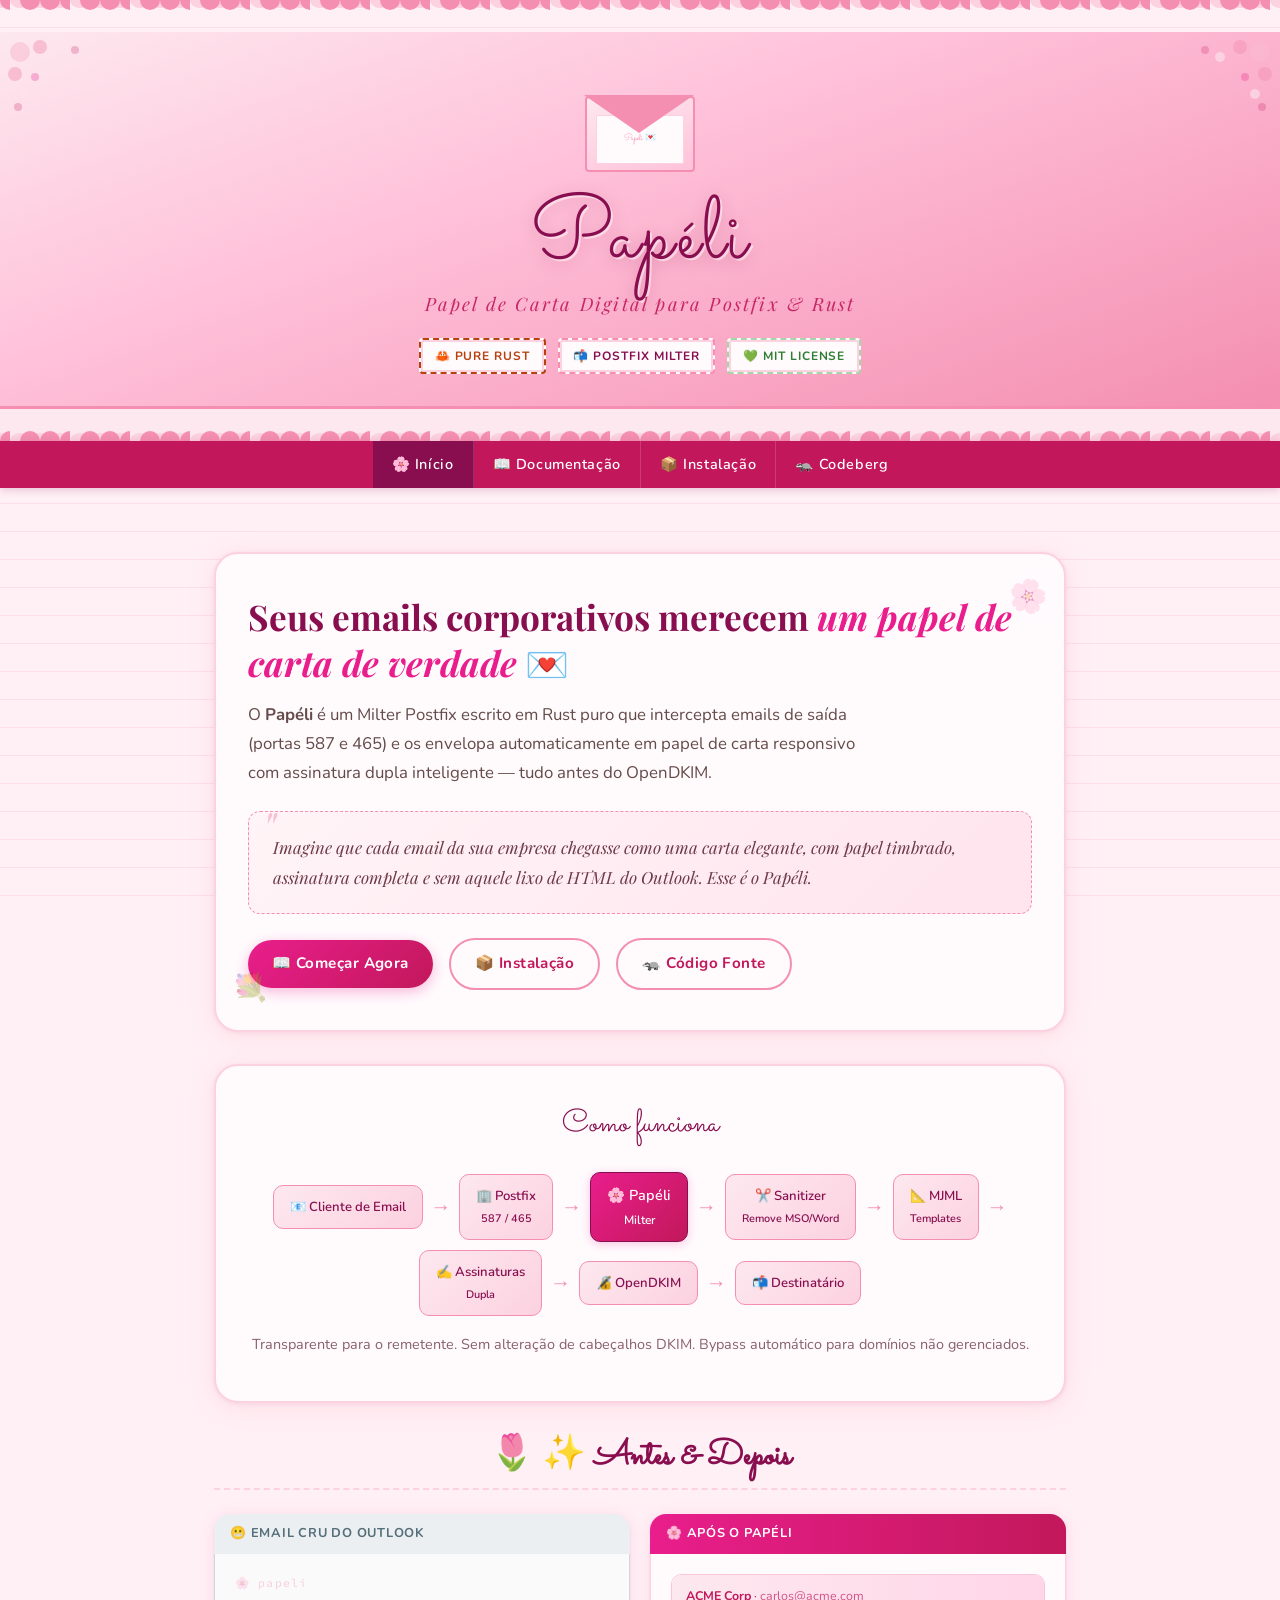
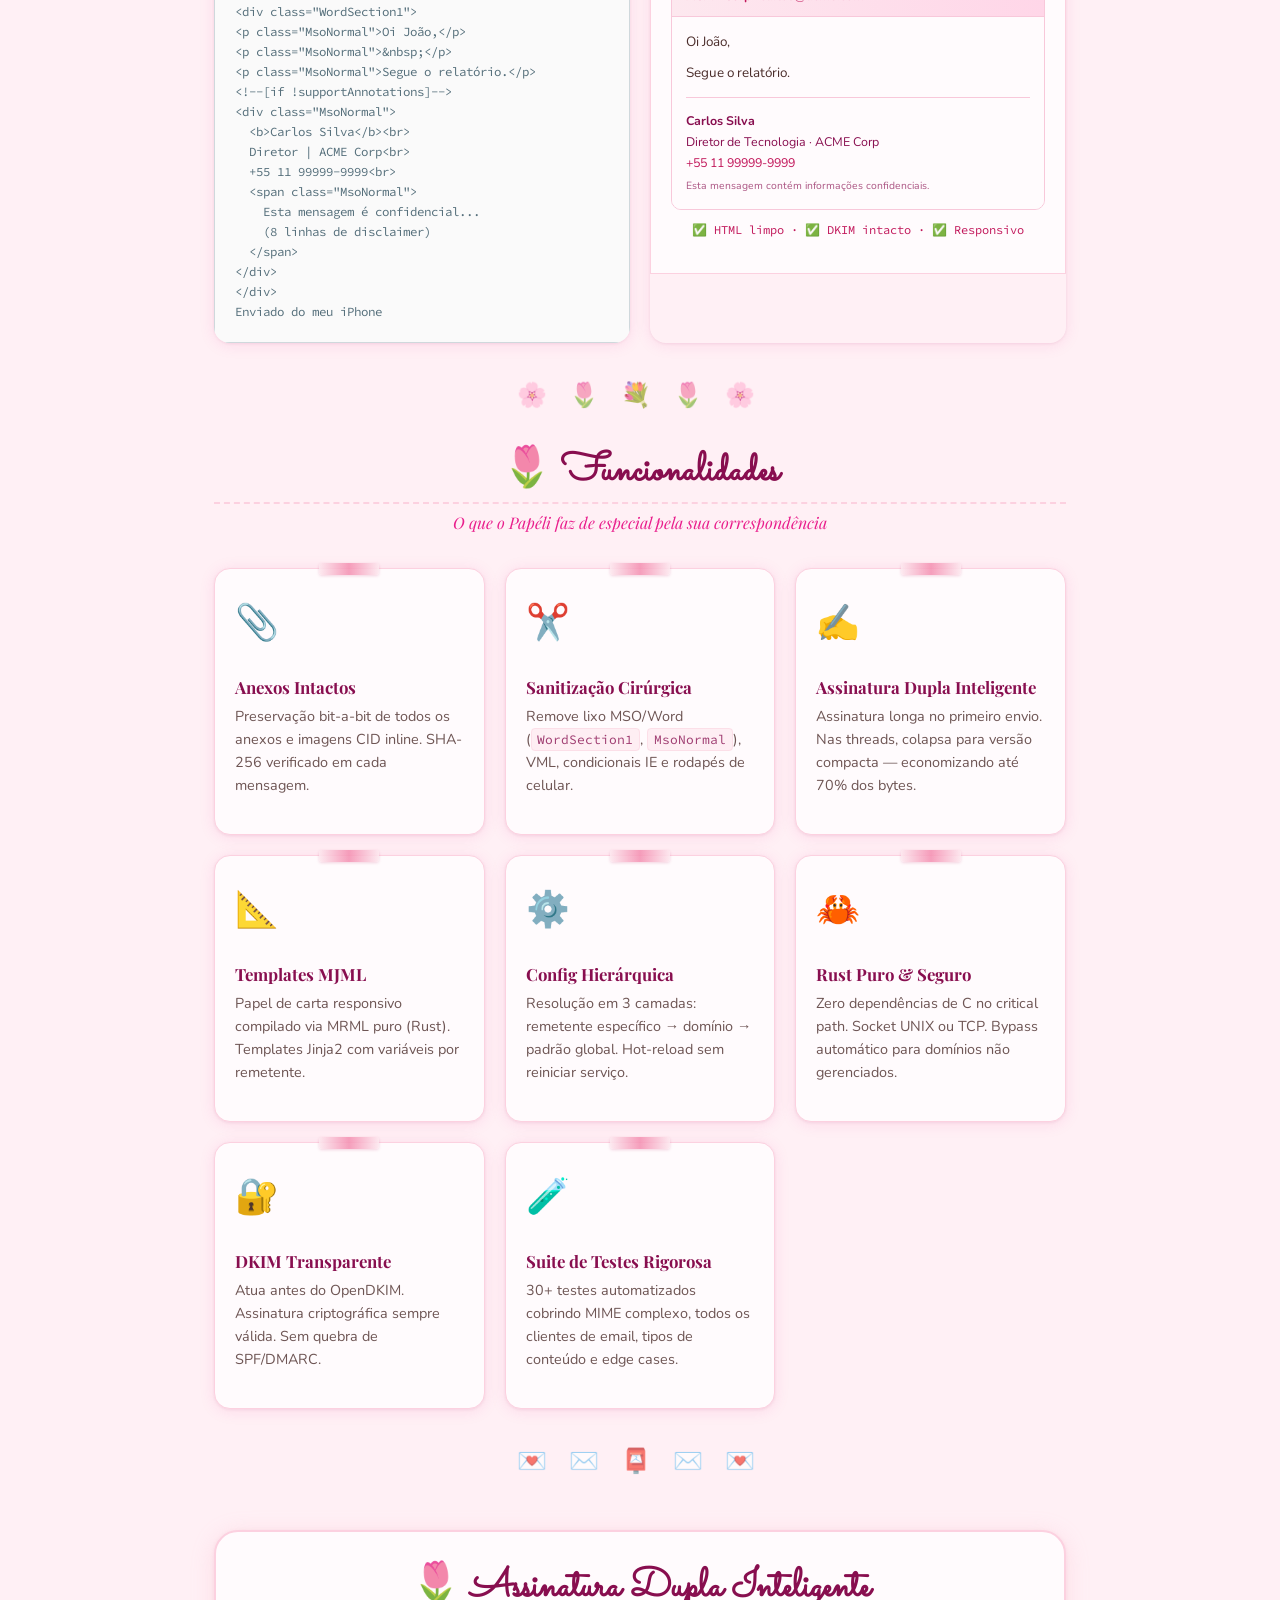
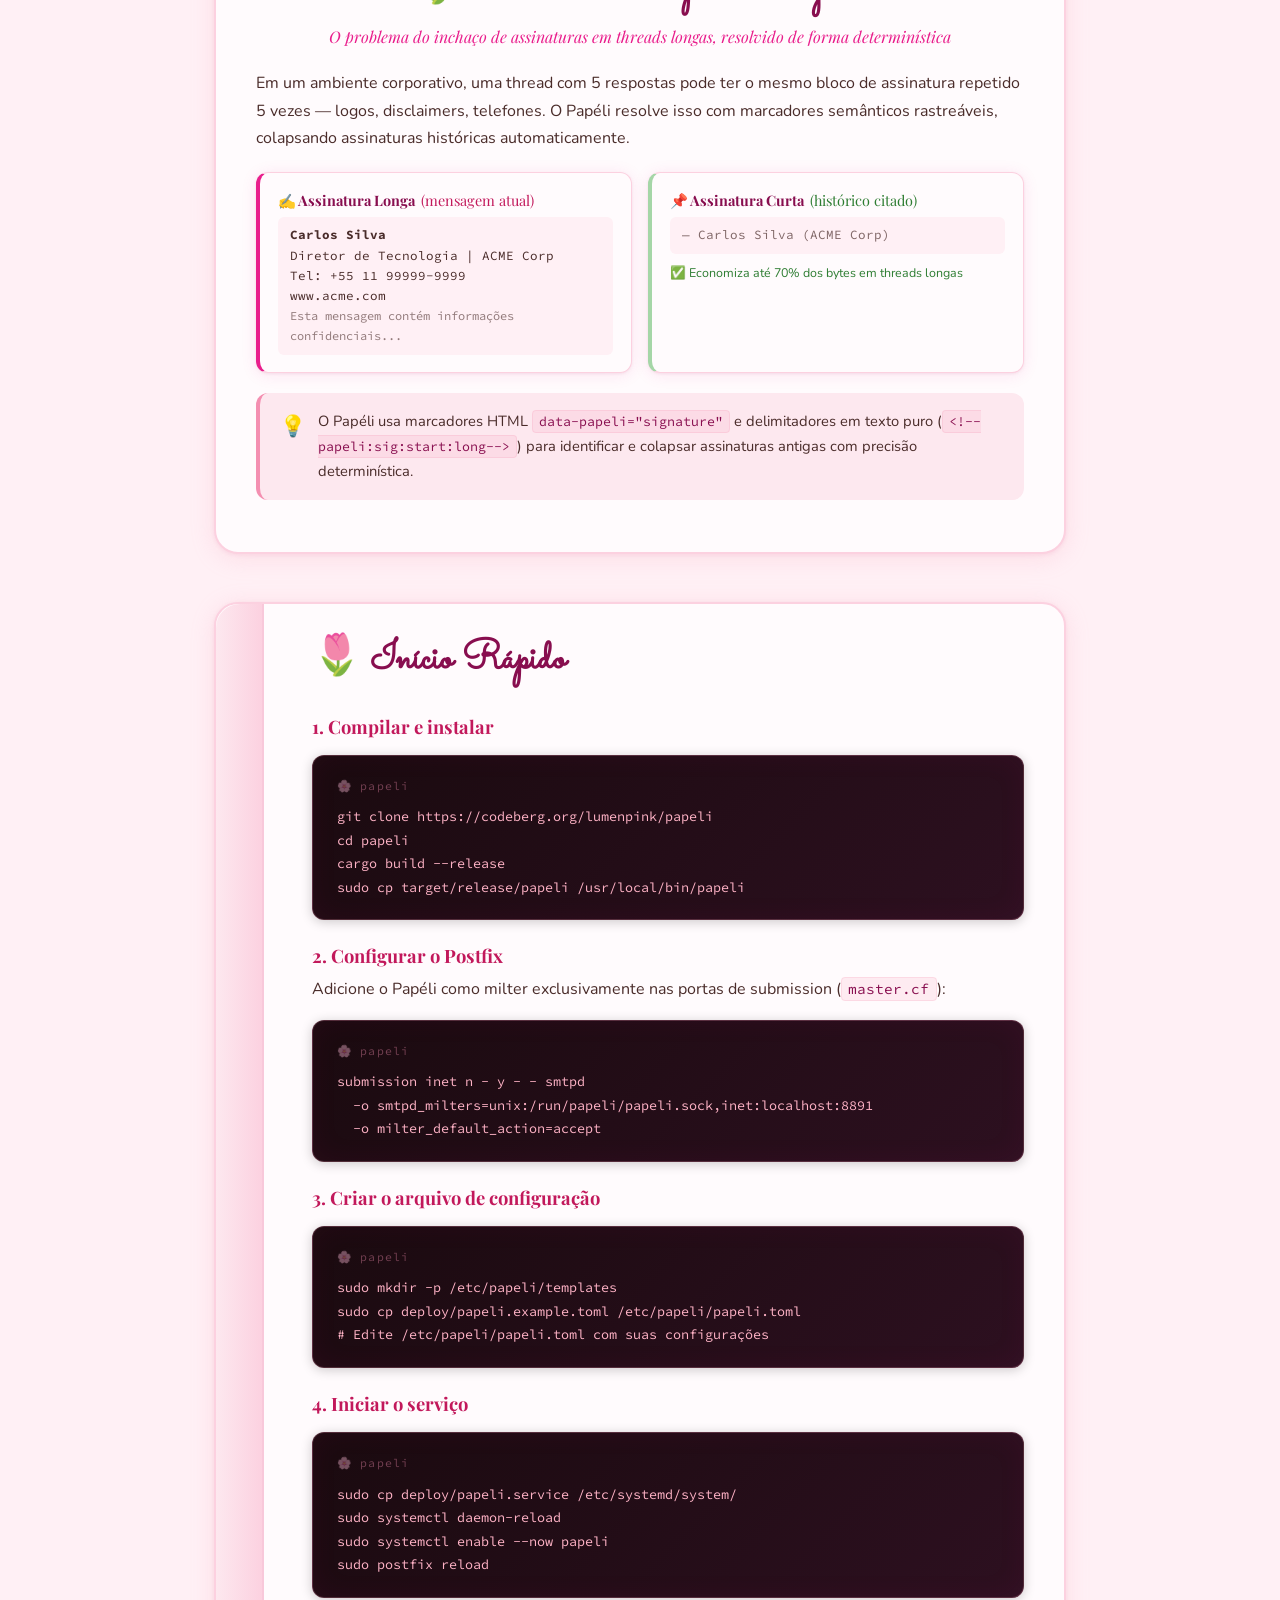
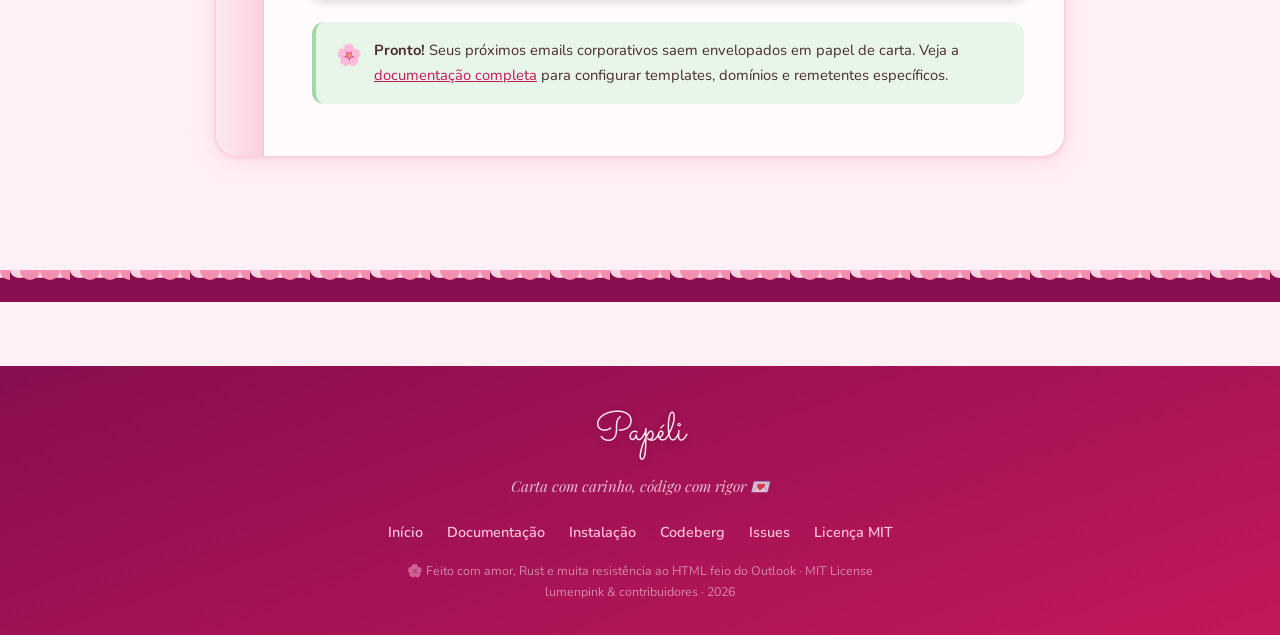
==== site/index.html @ 0871c637 "feat(site): add documentation site, forgejo ci and cloudflare pages deploy" ====
<!DOCTYPE html>
<html lang="pt-BR">
<head>
  <meta charset="UTF-8">
  <meta name="viewport" content="width=device-width, initial-scale=1.0">
  <title>Papéli — Papel de Carta Digital para Postfix</title>
  <meta name="description" content="Papéli é um Postfix Milter em Rust puro que transforma emails corporativos em papel de carta responsivo com assinatura dupla inteligente.">
  <meta property="og:title" content="Papéli — Papel de Carta Digital">
  <meta property="og:description" content="Postfix Milter em Rust. Envelopa emails em papel de carta MJML responsivo e comprime assinaturas duplicadas em threads.">
  <meta property="og:type" content="website">
  <link rel="preconnect" href="https://fonts.googleapis.com">
  <link rel="preconnect" href="https://fonts.gstatic.com" crossorigin>
  <link rel="stylesheet" href="assets/style.css">
  <style>
    /* Específico da página inicial */
    .hero-letter {
      font-family: 'Playfair Display', Georgia, serif;
      font-style: italic;
      font-size: 1.05rem;
      color: #6d3a4a;
      background: linear-gradient(135deg, #fff4f7, #ffe4ed);
      border: 1px dashed #f48fb1;
      border-radius: 12px;
      padding: 1.25rem 1.5rem;
      margin: 1.5rem 0;
      position: relative;
      line-height: 1.8;
    }
    .hero-letter::before {
      content: '"';
      font-size: 3rem;
      color: #f48fb1;
      position: absolute;
      top: -0.5rem;
      left: 0.75rem;
      line-height: 1;
      opacity: 0.5;
    }
  </style>
</head>
<body>

  <!-- Borda Rendada Superior -->
  <div class="lace-top"></div>

  <!-- ─── Cabeçalho ─── -->
  <header class="site-header">
    <div class="header-inner">
      <div class="envelope-wrapper" title="Passe o mouse para abrir o envelope!">
        <div class="envelope" aria-label="Envelope decorativo">
          <div class="envelope-body"></div>
          <div class="envelope-flap"></div>
          <div class="envelope-letter">Papéli 💌</div>
        </div>
      </div>

      <div class="logo-title">Papéli</div>
      <div class="logo-subtitle">Papel de Carta Digital para Postfix &amp; Rust</div>

      <div class="header-stamps">
        <span class="stamp rust">🦀 Pure Rust</span>
        <span class="stamp milter">📬 Postfix Milter</span>
        <span class="stamp free">💚 MIT License</span>
      </div>
    </div>
  </header>

  <!-- Borda Rendada Sub-Header -->
  <div class="lace-bottom" style="background-color: #fde8ef;"></div>

  <!-- ─── Navegação ─── -->
  <nav class="site-nav" aria-label="Navegação principal">
    <div class="nav-inner">
      <a href="index.html" class="active">🌸 Início</a>
      <a href="docs.html">📖 Documentação</a>
      <a href="downloads.html">📦 Instalação</a>
      <a href="https://codeberg.org/lumenpink/papeli" target="_blank" rel="noopener">🦡 Codeberg</a>
    </div>
  </nav>

  <!-- ─── Conteúdo Principal ─── -->
  <main>

    <!-- Hero -->
    <section class="hero" aria-labelledby="hero-title">
      <h1 class="hero-headline" id="hero-title">
        Seus emails corporativos merecem <em>um papel de carta de verdade</em> 💌
      </h1>

      <p class="hero-description">
        O <strong>Papéli</strong> é um Milter Postfix escrito em Rust puro que intercepta emails de saída
        (portas 587 e 465) e os envelopa automaticamente em papel de carta responsivo
        com assinatura dupla inteligente — tudo antes do OpenDKIM.
      </p>

      <div class="hero-letter">
        <em>
          Imagine que cada email da sua empresa chegasse como uma carta elegante,
          com papel timbrado, assinatura completa e sem aquele lixo de HTML do Outlook.
          Esse é o Papéli.
        </em>
      </div>

      <div class="hero-actions">
        <a href="docs.html" class="btn btn-primary">📖 Começar Agora</a>
        <a href="downloads.html" class="btn btn-secondary">📦 Instalação</a>
        <a href="https://codeberg.org/lumenpink/papeli" class="btn btn-secondary" target="_blank" rel="noopener">🦡 Código Fonte</a>
      </div>
    </section>

    <!-- Fluxo de funcionamento -->
    <section class="flow-section" aria-labelledby="flow-title">
      <div class="flow-title" id="flow-title">Como funciona</div>
      <div class="flow-chain" role="img" aria-label="Fluxo: Cliente de email → Postfix 587/465 → Papéli Milter → Sanitizer → Templates MJML → Assinaturas → OpenDKIM → Destinatário">
        <div class="flow-node">📧 Cliente de Email</div>
        <div class="flow-arrow">→</div>
        <div class="flow-node">🏢 Postfix<br><small>587 / 465</small></div>
        <div class="flow-arrow">→</div>
        <div class="flow-node highlight">🌸 Papéli<br><small>Milter</small></div>
        <div class="flow-arrow">→</div>
        <div class="flow-node">✂️ Sanitizer<br><small>Remove MSO/Word</small></div>
        <div class="flow-arrow">→</div>
        <div class="flow-node">📐 MJML<br><small>Templates</small></div>
        <div class="flow-arrow">→</div>
        <div class="flow-node">✍️ Assinaturas<br><small>Dupla</small></div>
        <div class="flow-arrow">→</div>
        <div class="flow-node">🔏 OpenDKIM</div>
        <div class="flow-arrow">→</div>
        <div class="flow-node">📬 Destinatário</div>
      </div>
      <p style="margin-top: 1rem; color: #6d3a4a; font-size: 0.9rem; opacity: 0.8;">
        Transparente para o remetente. Sem alteração de cabeçalhos DKIM. Bypass automático para domínios não gerenciados.
      </p>
    </section>

    <!-- Demonstrador Antes & Depois -->
    <section class="demo-section" aria-labelledby="demo-title">
      <h2 class="demo-section-title" id="demo-title">✨ Antes &amp; Depois</h2>

      <div class="demo-grid">
        <!-- ANTES -->
        <div class="demo-panel before">
          <div class="demo-panel-header">😬 Email cru do Outlook</div>
          <div class="demo-panel-body">
<pre style="all:unset; display:block; font-size:0.78rem; color:#546e7a; line-height:1.6; white-space:pre-wrap;">&lt;div class="WordSection1"&gt;
&lt;p class="MsoNormal"&gt;Oi João,&lt;/p&gt;
&lt;p class="MsoNormal"&gt;&amp;nbsp;&lt;/p&gt;
&lt;p class="MsoNormal"&gt;Segue o relatório.&lt;/p&gt;
&lt;!--[if !supportAnnotations]--&gt;
&lt;div class="MsoNormal"&gt;
  &lt;b&gt;Carlos Silva&lt;/b&gt;&lt;br&gt;
  Diretor | ACME Corp&lt;br&gt;
  +55 11 99999-9999&lt;br&gt;
  &lt;span class="MsoNormal"&gt;
    Esta mensagem é confidencial...
    (8 linhas de disclaimer)
  &lt;/span&gt;
&lt;/div&gt;
&lt;/div&gt;
Enviado do meu iPhone</pre>
          </div>
        </div>

        <!-- DEPOIS -->
        <div class="demo-panel after">
          <div class="demo-panel-header">🌸 Após o Papéli</div>
          <div class="demo-panel-body">
            <div class="email-card-preview">
              <div class="email-header-bar">
                <strong>ACME Corp</strong> · <span style="opacity:0.7">carlos@acme.com</span>
              </div>
              <div class="email-body">
                <p style="margin-bottom:0.5rem;">Oi João,</p>
                <p style="margin-bottom:0.5rem;">Segue o relatório.</p>
                <div class="email-sig">
                  <strong>Carlos Silva</strong><br>
                  Diretor de Tecnologia · ACME Corp<br>
                  <span style="color:#c2185b;">+55 11 99999-9999</span><br>
                  <small style="opacity:0.7;">Esta mensagem contém informações confidenciais.</small>
                </div>
              </div>
            </div>
            <p style="font-size:0.75rem; color:#c2185b; margin-top:0.6rem; text-align:center;">
              ✅ HTML limpo · ✅ DKIM intacto · ✅ Responsivo
            </p>
          </div>
        </div>
      </div>
    </section>

    <div class="floral-divider">🌸 🌷 💐 🌷 🌸</div>

    <!-- Cards de Features -->
    <section aria-labelledby="features-title">
      <h2 class="section-title" id="features-title">Funcionalidades</h2>
      <p class="section-subtitle">O que o Papéli faz de especial pela sua correspondência</p>

      <div class="features-grid">
        <div class="feature-card">
          <span class="feature-icon">📎</span>
          <h3>Anexos Intactos</h3>
          <p>Preservação bit-a-bit de todos os anexos e imagens CID inline. SHA-256 verificado em cada mensagem.</p>
        </div>
        <div class="feature-card">
          <span class="feature-icon">✂️</span>
          <h3>Sanitização Cirúrgica</h3>
          <p>Remove lixo MSO/Word (<code>WordSection1</code>, <code>MsoNormal</code>), VML, condicionais IE e rodapés de celular.</p>
        </div>
        <div class="feature-card">
          <span class="feature-icon">✍️</span>
          <h3>Assinatura Dupla Inteligente</h3>
          <p>Assinatura longa no primeiro envio. Nas threads, colapsa para versão compacta — economizando até 70% dos bytes.</p>
        </div>
        <div class="feature-card">
          <span class="feature-icon">📐</span>
          <h3>Templates MJML</h3>
          <p>Papel de carta responsivo compilado via MRML puro (Rust). Templates Jinja2 com variáveis por remetente.</p>
        </div>
        <div class="feature-card">
          <span class="feature-icon">⚙️</span>
          <h3>Config Hierárquica</h3>
          <p>Resolução em 3 camadas: remetente específico → domínio → padrão global. Hot-reload sem reiniciar serviço.</p>
        </div>
        <div class="feature-card">
          <span class="feature-icon">🦀</span>
          <h3>Rust Puro &amp; Seguro</h3>
          <p>Zero dependências de C no critical path. Socket UNIX ou TCP. Bypass automático para domínios não gerenciados.</p>
        </div>
        <div class="feature-card">
          <span class="feature-icon">🔐</span>
          <h3>DKIM Transparente</h3>
          <p>Atua antes do OpenDKIM. Assinatura criptográfica sempre válida. Sem quebra de SPF/DMARC.</p>
        </div>
        <div class="feature-card">
          <span class="feature-icon">🧪</span>
          <h3>Suite de Testes Rigorosa</h3>
          <p>30+ testes automatizados cobrindo MIME complexo, todos os clientes de email, tipos de conteúdo e edge cases.</p>
        </div>
      </div>
    </section>

    <div class="floral-divider">💌 ✉️ 📮 ✉️ 💌</div>

    <!-- Assinatura Dupla -->
    <section class="section-wrapper" aria-labelledby="sig-title">
      <div class="letter-paper">
        <h2 class="section-title mt-0" id="sig-title" style="border:none; font-family:'Sacramento',cursive; font-size:2.5rem;">
          Assinatura Dupla Inteligente
        </h2>
        <p class="section-subtitle" style="margin-bottom:1.25rem;">
          O problema do inchaço de assinaturas em threads longas, resolvido de forma determinística
        </p>

        <p>
          Em um ambiente corporativo, uma thread com 5 respostas pode ter o mesmo bloco de assinatura
          repetido 5 vezes — logos, disclaimers, telefones. O Papéli resolve isso com marcadores semânticos
          rastreáveis, colapsando assinaturas históricas automaticamente.
        </p>

        <div class="sig-demo-wrapper">
          <div class="sig-card long">
            <h4>✍️ Assinatura Longa <span style="font-weight:300; color:#c2185b;">(mensagem atual)</span></h4>
            <div class="sig-content">
              <strong>Carlos Silva</strong><br>
              Diretor de Tecnologia | ACME Corp<br>
              Tel: +55 11 99999-9999<br>
              www.acme.com<br>
              <span style="opacity:0.6; font-size:0.75rem;">Esta mensagem contém informações confidenciais...</span>
            </div>
          </div>
          <div class="sig-card short">
            <h4>📌 Assinatura Curta <span style="font-weight:300; color:#2e7d32;">(histórico citado)</span></h4>
            <div class="sig-content">
              <span style="opacity:0.7;">— Carlos Silva (ACME Corp)</span>
            </div>
            <p style="font-size:0.78rem; margin-top:0.5rem; color:#2e7d32;">
              ✅ Economiza até 70% dos bytes em threads longas
            </p>
          </div>
        </div>

        <div class="callout pink">
          <span class="callout-icon">💡</span>
          <div>
            O Papéli usa marcadores HTML <code>data-papeli="signature"</code> e delimitadores
            em texto puro (<code>&lt;!--papeli:sig:start:long--&gt;</code>) para identificar e colapsar
            assinaturas antigas com precisão determinística.
          </div>
        </div>
      </div>
    </section>

    <!-- Quick Start -->
    <section class="section-wrapper" aria-labelledby="quickstart-title">
      <div class="letter-paper binder">
        <div style="padding-left: 3.5rem;">
          <h2 class="section-title mt-0" id="quickstart-title" style="border:none; font-family:'Sacramento',cursive; font-size:2.5rem; text-align:left;">
            Início Rápido
          </h2>

          <h3>1. Compilar e instalar</h3>
          <pre><code>git clone https://codeberg.org/lumenpink/papeli
cd papeli
cargo build --release
sudo cp target/release/papeli /usr/local/bin/papeli</code></pre>

          <h3>2. Configurar o Postfix</h3>
          <p>Adicione o Papéli como milter exclusivamente nas portas de submission (<code>master.cf</code>):</p>
          <pre><code>submission inet n - y - - smtpd
  -o smtpd_milters=unix:/run/papeli/papeli.sock,inet:localhost:8891
  -o milter_default_action=accept</code></pre>

          <h3>3. Criar o arquivo de configuração</h3>
          <pre><code>sudo mkdir -p /etc/papeli/templates
sudo cp deploy/papeli.example.toml /etc/papeli/papeli.toml
# Edite /etc/papeli/papeli.toml com suas configurações</code></pre>

          <h3>4. Iniciar o serviço</h3>
          <pre><code>sudo cp deploy/papeli.service /etc/systemd/system/
sudo systemctl daemon-reload
sudo systemctl enable --now papeli
sudo postfix reload</code></pre>

          <div class="callout tip" style="margin-top:1.5rem;">
            <span class="callout-icon">🌸</span>
            <div>
              <strong>Pronto!</strong> Seus próximos emails corporativos saem envelopados em papel de carta.
              Veja a <a href="docs.html" style="color: var(--rosa-vintage);">documentação completa</a> para configurar templates, domínios e remetentes específicos.
            </div>
          </div>
        </div>
      </div>
    </section>

  </main>

  <!-- ─── Footer ─── -->
  <div class="lace-top" style="background-color: #880e4f;"></div>
  <footer class="site-footer">
    <div class="footer-inner">
      <div class="footer-logo">Papéli</div>
      <div class="footer-tagline">Carta com carinho, código com rigor 💌</div>
      <nav class="footer-links" aria-label="Links do rodapé">
        <a href="index.html">Início</a>
        <a href="docs.html">Documentação</a>
        <a href="downloads.html">Instalação</a>
        <a href="https://codeberg.org/lumenpink/papeli" target="_blank" rel="noopener">Codeberg</a>
        <a href="https://codeberg.org/lumenpink/papeli/issues" target="_blank" rel="noopener">Issues</a>
        <a href="https://codeberg.org/lumenpink/papeli/raw/branch/main/LICENSE-MIT" target="_blank" rel="noopener">Licença MIT</a>
      </nav>
      <div class="footer-copy">
        🌸 Feito com amor, Rust e muita resistência ao HTML feio do Outlook · MIT License<br>
        lumenpink &amp; contribuidores · 2026
      </div>
    </div>
  </footer>

  <script>
    // Tabs functionality
    document.querySelectorAll('.tab-btn').forEach(btn => {
      btn.addEventListener('click', () => {
        const group = btn.closest('.tabs');
        group.querySelectorAll('.tab-btn').forEach(b => b.classList.remove('active'));
        group.querySelectorAll('.tab-panel').forEach(p => p.classList.remove('active'));
        btn.classList.add('active');
        group.querySelector(`#${btn.dataset.tab}`).classList.add('active');
      });
    });
  </script>
</body>
</html>
---- site/assets/style.css ----
/* ═══════════════════════════════════════════════════════════════════
   Papéli — Folha de Estilo Anos 80 🌸
   Um papel de carta bem rosinha, cheiroso de florzinhas e frufrus!
   ═══════════════════════════════════════════════════════════════════ */

/* Importar fontes vintage */
@import url('https://fonts.googleapis.com/css2?family=Sacramento&family=Playfair+Display:ital,wght@0,400;0,700;1,400&family=Nunito:wght@300;400;600;700&family=Source+Code+Pro:wght@400;600&display=swap');

/* ─── Variáveis de Cor ─── */
:root {
  --rosa-bebe:       #fff0f5;
  --rosa-suave:      #fde8ef;
  --rosa-papel:      #fff4f7;
  --rosa-chiclete:   #f48fb1;
  --rosa-framboesa:  #e91e8c;
  --rosa-vintage:    #c2185b;
  --rosa-escuro:     #880e4f;
  --rosa-pauta:      #f8c8da;
  --rosa-lace:       #fcd1e0;
  --menta-pastel:    #e8f5e9;
  --verde-folha:     #a5d6a7;
  --amarelo-creme:   #fffde7;
  --marrom-tinta:    #4a2c2a;
  --cinza-carimbo:   #b0bec5;
  --branco-papel:    #fffbfd;

  --fonte-titulo:    'Sacramento', cursive;
  --fonte-heading:   'Playfair Display', Georgia, serif;
  --fonte-corpo:     'Nunito', 'Segoe UI', sans-serif;
  --fonte-codigo:    'Source Code Pro', 'Fira Code', monospace;

  --sombra-papel:    0 4px 24px rgba(244, 143, 177, 0.20), 0 1px 4px rgba(194, 24, 91, 0.08);
  --sombra-cartao:   0 2px 16px rgba(233, 30, 140, 0.10), 0 1px 3px rgba(136, 14, 79, 0.08);
  --radius-suave:    16px;
  --radius-lace:     24px;
}

/* ─── Reset & Base ─── */
*, *::before, *::after {
  box-sizing: border-box;
  margin: 0;
  padding: 0;
}

html {
  scroll-behavior: smooth;
  font-size: 16px;
}

body {
  font-family: var(--fonte-corpo);
  background-color: var(--rosa-bebe);
  color: var(--marrom-tinta);
  line-height: 1.7;
  min-height: 100vh;
  background-image:
    /* Linhas de pauta sutis */
    repeating-linear-gradient(
      transparent,
      transparent 27px,
      rgba(244, 143, 177, 0.18) 27px,
      rgba(244, 143, 177, 0.18) 28px
    );
  background-attachment: fixed;
}

/* ─── Borda Rendada (Lace Border) ─── */
.lace-top {
  width: 100%;
  height: 32px;
  background-image: url("data:image/svg+xml,%3Csvg xmlns='http://www.w3.org/2000/svg' width='60' height='32'%3E%3Cellipse cx='10' cy='0' rx='10' ry='8' fill='%23fcd1e0'/%3E%3Cellipse cx='30' cy='0' rx='10' ry='8' fill='%23fcd1e0'/%3E%3Cellipse cx='50' cy='0' rx='10' ry='8' fill='%23fcd1e0'/%3E%3Cellipse cx='20' cy='0' rx='10' ry='10' fill='%23f48fb1'/%3E%3Cellipse cx='40' cy='0' rx='10' ry='10' fill='%23f48fb1'/%3E%3Cellipse cx='60' cy='0' rx='10' ry='10' fill='%23f48fb1'/%3E%3C/svg%3E");
  background-repeat: repeat-x;
  background-position: center bottom;
}

.lace-bottom {
  width: 100%;
  height: 32px;
  background-image: url("data:image/svg+xml,%3Csvg xmlns='http://www.w3.org/2000/svg' width='60' height='32'%3E%3Cellipse cx='10' cy='32' rx='10' ry='8' fill='%23fcd1e0'/%3E%3Cellipse cx='30' cy='32' rx='10' ry='8' fill='%23fcd1e0'/%3E%3Cellipse cx='50' cy='32' rx='10' ry='8' fill='%23fcd1e0'/%3E%3Cellipse cx='20' cy='32' rx='10' ry='10' fill='%23f48fb1'/%3E%3Cellipse cx='40' cy='32' rx='10' ry='10' fill='%23f48fb1'/%3E%3Cellipse cx='60' cy='32' rx='10' ry='10' fill='%23f48fb1'/%3E%3C/svg%3E");
  background-repeat: repeat-x;
  background-position: center top;
}

/* ─── Header / Cabeçalho do Papel de Carta ─── */
header.site-header {
  background: linear-gradient(160deg, #fde8ef 0%, #ffc1d9 40%, #f48fb1 100%);
  border-bottom: 3px solid var(--rosa-chiclete);
  position: relative;
  overflow: hidden;
  padding: 0;
}

.header-inner {
  max-width: 900px;
  margin: 0 auto;
  padding: 2.5rem 2rem 1.5rem;
  position: relative;
  z-index: 1;
  display: flex;
  flex-direction: column;
  align-items: center;
  text-align: center;
}

/* Cantoneiras florais decorativas no header */
header.site-header::before,
header.site-header::after {
  content: '';
  position: absolute;
  width: 140px;
  height: 140px;
  background-image: url("data:image/svg+xml,%3Csvg xmlns='http://www.w3.org/2000/svg' viewBox='0 0 140 140'%3E%3Ccircle cx='20' cy='20' r='10' fill='%23f8bbd0' opacity='0.6'/%3E%3Ccircle cx='40' cy='15' r='7' fill='%23f48fb1' opacity='0.5'/%3E%3Ccircle cx='15' cy='42' r='7' fill='%23f48fb1' opacity='0.5'/%3E%3Ccircle cx='60' cy='25' r='5' fill='%23fce4ec' opacity='0.7'/%3E%3Ccircle cx='25' cy='62' r='5' fill='%23fce4ec' opacity='0.7'/%3E%3Ccircle cx='35' cy='45' r='4' fill='%23e91e8c' opacity='0.3'/%3E%3Ccircle cx='75' cy='18' r='4' fill='%23c2185b' opacity='0.25'/%3E%3Ccircle cx='18' cy='75' r='4' fill='%23c2185b' opacity='0.25'/%3E%3C/svg%3E");
  background-repeat: no-repeat;
  opacity: 0.9;
  top: 0;
  z-index: 0;
}
header.site-header::before { left: 0; transform: none; }
header.site-header::after  { right: 0; transform: scaleX(-1); }

.logo-title {
  font-family: var(--fonte-titulo);
  font-size: clamp(3rem, 8vw, 5.5rem);
  color: var(--rosa-escuro);
  text-shadow:
    2px 2px 0 rgba(255,255,255,0.5),
    0 4px 16px rgba(136, 14, 79, 0.25);
  letter-spacing: 0.04em;
  line-height: 1;
  margin-bottom: 0.25rem;
}

.logo-subtitle {
  font-family: var(--fonte-heading);
  font-size: clamp(0.9rem, 2.5vw, 1.15rem);
  color: var(--rosa-vintage);
  font-style: italic;
  letter-spacing: 0.12em;
  margin-bottom: 1.2rem;
  opacity: 0.9;
}

/* Selos postais no header */
.header-stamps {
  display: flex;
  gap: 0.75rem;
  flex-wrap: wrap;
  justify-content: center;
  margin-bottom: 0.5rem;
}

/* ─── Navegação ─── */
nav.site-nav {
  background: var(--rosa-vintage);
  padding: 0;
  position: sticky;
  top: 0;
  z-index: 100;
  box-shadow: 0 2px 8px rgba(136, 14, 79, 0.2);
}

.nav-inner {
  max-width: 900px;
  margin: 0 auto;
  display: flex;
  align-items: center;
  justify-content: center;
  gap: 0;
}

nav.site-nav a {
  display: inline-flex;
  align-items: center;
  gap: 0.4rem;
  color: #fff;
  text-decoration: none;
  font-family: var(--fonte-corpo);
  font-weight: 600;
  font-size: 0.9rem;
  letter-spacing: 0.04em;
  padding: 0.7rem 1.2rem;
  transition: background 0.2s, color 0.2s;
  border-right: 1px solid rgba(255,255,255,0.15);
}
nav.site-nav a:last-child { border-right: none; }
nav.site-nav a:hover,
nav.site-nav a.active { background: var(--rosa-escuro); }

/* ─── Layout Principal ─── */
main {
  max-width: 900px;
  margin: 0 auto;
  padding: 2rem 1.5rem 4rem;
}

/* ─── Selos / Badges ─── */
.stamp {
  display: inline-flex;
  align-items: center;
  gap: 0.35rem;
  font-family: var(--fonte-corpo);
  font-size: 0.75rem;
  font-weight: 700;
  letter-spacing: 0.08em;
  text-transform: uppercase;
  padding: 0.35rem 0.85rem;
  border: 2px dashed currentColor;
  border-radius: 4px;
  position: relative;
  color: var(--rosa-vintage);
  background: var(--branco-papel);
  box-shadow: inset 0 0 0 2px var(--rosa-lace);
}
.stamp.rust    { color: #b7410e; border-color: #b7410e; }
.stamp.milter  { color: var(--rosa-escuro); border-color: var(--rosa-chiclete); }
.stamp.free    { color: #2e7d32; border-color: #a5d6a7; }

/* ─── Hero Section ─── */
.hero {
  background: var(--branco-papel);
  border: 2px solid var(--rosa-lace);
  border-radius: var(--radius-lace);
  padding: 2.5rem 2rem;
  margin: 2rem 0;
  box-shadow: var(--sombra-papel);
  position: relative;
  overflow: hidden;
}

/* Cantoneira floral no cartão */
.hero::before {
  content: '🌸';
  position: absolute;
  top: 1rem; right: 1rem;
  font-size: 2rem;
  opacity: 0.4;
  transform: rotate(15deg);
}
.hero::after {
  content: '💐';
  position: absolute;
  bottom: 1rem; left: 1rem;
  font-size: 1.8rem;
  opacity: 0.35;
  transform: rotate(-10deg);
}

.hero-headline {
  font-family: var(--fonte-heading);
  font-size: clamp(1.6rem, 4vw, 2.2rem);
  color: var(--rosa-escuro);
  margin-bottom: 1rem;
  line-height: 1.3;
}
.hero-headline em {
  font-style: italic;
  color: var(--rosa-framboesa);
}

.hero-description {
  font-size: 1.05rem;
  color: var(--marrom-tinta);
  max-width: 640px;
  margin-bottom: 1.5rem;
  opacity: 0.85;
}

.hero-actions {
  display: flex;
  gap: 1rem;
  flex-wrap: wrap;
  align-items: center;
}

/* ─── Botões ─── */
.btn {
  display: inline-flex;
  align-items: center;
  gap: 0.5rem;
  font-family: var(--fonte-corpo);
  font-weight: 700;
  font-size: 0.95rem;
  letter-spacing: 0.03em;
  text-decoration: none;
  padding: 0.7rem 1.5rem;
  border-radius: 30px;
  transition: transform 0.15s, box-shadow 0.15s, background 0.15s;
  cursor: pointer;
  border: none;
}
.btn-primary {
  background: linear-gradient(135deg, var(--rosa-framboesa), var(--rosa-vintage));
  color: #fff;
  box-shadow: 0 4px 14px rgba(233, 30, 140, 0.30);
}
.btn-primary:hover {
  transform: translateY(-2px);
  box-shadow: 0 6px 20px rgba(233, 30, 140, 0.40);
}
.btn-secondary {
  background: var(--branco-papel);
  color: var(--rosa-vintage);
  border: 2px solid var(--rosa-chiclete);
}
.btn-secondary:hover {
  background: var(--rosa-suave);
  transform: translateY(-2px);
}

/* ─── Cards de Features ─── */
.features-grid {
  display: grid;
  grid-template-columns: repeat(auto-fit, minmax(220px, 1fr));
  gap: 1.25rem;
  margin: 2rem 0;
}

.feature-card {
  background: var(--branco-papel);
  border: 1.5px solid var(--rosa-lace);
  border-radius: var(--radius-suave);
  padding: 1.5rem 1.25rem;
  box-shadow: var(--sombra-cartao);
  position: relative;
  transition: transform 0.2s, box-shadow 0.2s;
}
.feature-card:hover {
  transform: translateY(-3px);
  box-shadow: 0 8px 24px rgba(244, 143, 177, 0.25);
}
/* Washi-tape decorativo no topo do cartão */
.feature-card::before {
  content: '';
  position: absolute;
  top: -6px;
  left: 50%;
  transform: translateX(-50%);
  width: 60px;
  height: 12px;
  background: linear-gradient(90deg, #fde8ef, #f48fb1 50%, #fde8ef);
  border-radius: 3px;
  opacity: 0.85;
  box-shadow: 0 1px 3px rgba(194, 24, 91, 0.2);
}

.feature-icon {
  font-size: 2.2rem;
  display: block;
  margin-bottom: 0.75rem;
}
.feature-card h3 {
  font-family: var(--fonte-heading);
  font-size: 1.05rem;
  color: var(--rosa-escuro);
  margin-bottom: 0.4rem;
}
.feature-card p {
  font-size: 0.9rem;
  color: var(--marrom-tinta);
  opacity: 0.8;
  line-height: 1.6;
}

/* ─── Diagrama de Fluxo ─── */
.flow-section {
  background: var(--branco-papel);
  border: 2px solid var(--rosa-lace);
  border-radius: var(--radius-lace);
  padding: 2rem 1.5rem;
  margin: 2rem 0;
  box-shadow: var(--sombra-papel);
  text-align: center;
}

.flow-title {
  font-family: var(--fonte-titulo);
  font-size: 2rem;
  color: var(--rosa-escuro);
  margin-bottom: 1.25rem;
}

.flow-chain {
  display: flex;
  align-items: center;
  justify-content: center;
  flex-wrap: wrap;
  gap: 0.5rem;
  font-size: 0.85rem;
}

.flow-node {
  background: linear-gradient(135deg, var(--rosa-suave), var(--rosa-lace));
  border: 1.5px solid var(--rosa-chiclete);
  border-radius: 10px;
  padding: 0.6rem 1rem;
  font-weight: 600;
  color: var(--rosa-escuro);
  font-size: 0.82rem;
  white-space: nowrap;
}
.flow-node.highlight {
  background: linear-gradient(135deg, var(--rosa-framboesa), var(--rosa-vintage));
  color: #fff;
  border-color: var(--rosa-escuro);
  box-shadow: 0 2px 10px rgba(233, 30, 140, 0.25);
  font-size: 0.9rem;
}
.flow-arrow {
  color: var(--rosa-chiclete);
  font-size: 1.3rem;
  font-weight: bold;
}

/* ─── Demonstrador Antes & Depois ─── */
.demo-section {
  margin: 2rem 0;
}

.demo-section-title {
  font-family: var(--fonte-titulo);
  font-size: 2.2rem;
  color: var(--rosa-escuro);
  text-align: center;
  margin-bottom: 1.5rem;
}

.demo-grid {
  display: grid;
  grid-template-columns: 1fr 1fr;
  gap: 1.25rem;
}
@media (max-width: 640px) {
  .demo-grid { grid-template-columns: 1fr; }
}

.demo-panel {
  border-radius: var(--radius-suave);
  overflow: hidden;
  box-shadow: var(--sombra-cartao);
}

.demo-panel-header {
  padding: 0.6rem 1rem;
  font-weight: 700;
  font-size: 0.8rem;
  letter-spacing: 0.06em;
  text-transform: uppercase;
}
.demo-panel.before .demo-panel-header {
  background: #eceff1;
  color: #546e7a;
}
.demo-panel.after .demo-panel-header {
  background: linear-gradient(90deg, var(--rosa-framboesa), var(--rosa-vintage));
  color: #fff;
}

.demo-panel-body {
  background: var(--branco-papel);
  border: 1.5px solid var(--rosa-lace);
  border-top: none;
  padding: 1.25rem;
  font-size: 0.82rem;
  font-family: var(--fonte-codigo);
  line-height: 1.7;
  color: var(--marrom-tinta);
  overflow-x: auto;
  min-height: 180px;
}
.demo-panel.before .demo-panel-body {
  background: #fafafa;
  border-color: #cfd8dc;
}
.demo-panel.after .demo-panel-body {
  background: var(--branco-papel);
  border-color: var(--rosa-lace);
}

.email-card-preview {
  border: 1px solid var(--rosa-pauta);
  border-radius: 10px;
  overflow: hidden;
  font-family: var(--fonte-corpo);
}
.email-card-preview .email-header-bar {
  background: linear-gradient(90deg, var(--rosa-suave), #ffd6e8);
  border-bottom: 1px solid var(--rosa-pauta);
  padding: 0.6rem 0.9rem;
  font-size: 0.78rem;
  color: var(--rosa-vintage);
}
.email-card-preview .email-body {
  padding: 0.9rem;
  font-size: 0.84rem;
  color: var(--marrom-tinta);
  background: var(--branco-papel);
}
.email-sig {
  border-top: 1px solid var(--rosa-pauta);
  margin-top: 0.75rem;
  padding-top: 0.75rem;
  font-size: 0.78rem;
  color: var(--rosa-escuro);
}

/* ─── Seções de Conteúdo ─── */
.section-wrapper {
  margin: 3rem 0;
}

.section-title {
  font-family: var(--fonte-titulo);
  font-size: 2.5rem;
  color: var(--rosa-escuro);
  text-align: center;
  margin-bottom: 0.3rem;
  line-height: 1.2;
}

.section-subtitle {
  font-family: var(--fonte-heading);
  font-style: italic;
  font-size: 1rem;
  color: var(--rosa-framboesa);
  text-align: center;
  margin-bottom: 1.5rem;
}

/* ─── Papel de carta para conteúdo doc ─── */
.letter-paper {
  background: var(--branco-papel);
  border: 2px solid var(--rosa-lace);
  border-radius: var(--radius-lace);
  padding: 2rem 2.5rem;
  box-shadow: var(--sombra-papel);
  position: relative;
}

/* Furos de fichário */
.letter-paper.binder::before {
  content: '';
  position: absolute;
  left: 0;
  top: 0;
  bottom: 0;
  width: 48px;
  background: linear-gradient(90deg, var(--rosa-suave) 0%, var(--rosa-lace) 100%);
  border-right: 2px solid var(--rosa-pauta);
  border-radius: var(--radius-lace) 0 0 var(--radius-lace);
}

/* Linha vermelha da margem (como papel pautado) */
.letter-paper.lined::after {
  content: '';
  position: absolute;
  left: 56px;
  top: 0;
  bottom: 0;
  width: 2px;
  background: rgba(244, 143, 177, 0.3);
}

/* ─── Blocos de Código ─── */
pre, code {
  font-family: var(--fonte-codigo);
}

pre {
  background: linear-gradient(135deg, #1a0a0f, #2d1020);
  color: #ffb3c6;
  border-radius: 12px;
  padding: 1.25rem 1.5rem;
  overflow-x: auto;
  font-size: 0.84rem;
  line-height: 1.75;
  border: 1px solid rgba(244, 143, 177, 0.25);
  box-shadow: inset 0 0 30px rgba(233, 30, 140, 0.05), 0 2px 12px rgba(0,0,0,0.2);
  margin: 1rem 0;
  position: relative;
}

/* Prompt decorado */
pre::before {
  content: '🌸 papeli';
  display: block;
  color: rgba(244, 143, 177, 0.4);
  font-size: 0.72rem;
  margin-bottom: 0.6rem;
  letter-spacing: 0.1em;
}

code {
  background: rgba(244, 143, 177, 0.15);
  color: var(--rosa-escuro);
  border-radius: 4px;
  padding: 0.15em 0.45em;
  font-size: 0.9em;
  border: 1px solid rgba(244, 143, 177, 0.2);
}

pre code {
  background: none;
  color: inherit;
  padding: 0;
  border: none;
  font-size: 1em;
}

/* ─── Headings ─── */
h1, h2, h3, h4 { line-height: 1.3; }

h2 {
  font-family: var(--fonte-heading);
  font-size: 1.6rem;
  color: var(--rosa-escuro);
  margin: 2rem 0 0.8rem;
  padding-bottom: 0.4rem;
  border-bottom: 2px dashed var(--rosa-lace);
}
h2::before { content: '🌷 '; }

h3 {
  font-family: var(--fonte-heading);
  font-size: 1.15rem;
  color: var(--rosa-vintage);
  margin: 1.5rem 0 0.5rem;
}

p { margin-bottom: 0.8rem; }

/* ─── Listas ─── */
ul, ol {
  padding-left: 1.5rem;
  margin-bottom: 0.8rem;
}
li { margin-bottom: 0.3rem; }
li::marker { color: var(--rosa-chiclete); }

/* ─── Blocos de Callout ─── */
.callout {
  border-radius: 12px;
  padding: 1rem 1.25rem;
  margin: 1.25rem 0;
  display: flex;
  gap: 0.75rem;
  align-items: flex-start;
  font-size: 0.92rem;
}
.callout-icon { font-size: 1.3rem; flex-shrink: 0; }
.callout.info    { background: #e3f2fd; border-left: 4px solid #90caf9; }
.callout.warning { background: #fff8e1; border-left: 4px solid #ffe082; }
.callout.tip     { background: var(--menta-pastel); border-left: 4px solid var(--verde-folha); }
.callout.pink    { background: var(--rosa-suave); border-left: 4px solid var(--rosa-chiclete); }

/* ─── Tabs de Configuração ─── */
.tabs { margin: 1.5rem 0; }

.tab-buttons {
  display: flex;
  gap: 0;
  border-bottom: 2px solid var(--rosa-lace);
}

.tab-btn {
  padding: 0.6rem 1.1rem;
  background: none;
  border: none;
  border-bottom: 3px solid transparent;
  margin-bottom: -2px;
  font-family: var(--fonte-corpo);
  font-size: 0.88rem;
  font-weight: 600;
  color: var(--rosa-chiclete);
  cursor: pointer;
  transition: color 0.2s, border-color 0.2s;
}
.tab-btn:hover { color: var(--rosa-vintage); }
.tab-btn.active {
  color: var(--rosa-escuro);
  border-bottom-color: var(--rosa-framboesa);
}

.tab-panel { display: none; padding-top: 1rem; }
.tab-panel.active { display: block; }

/* ─── Table ─── */
table {
  width: 100%;
  border-collapse: collapse;
  margin: 1rem 0;
  font-size: 0.88rem;
}
th {
  background: linear-gradient(90deg, var(--rosa-suave), var(--rosa-lace));
  color: var(--rosa-escuro);
  font-family: var(--fonte-heading);
  font-weight: 700;
  padding: 0.6rem 0.9rem;
  text-align: left;
  border-bottom: 2px solid var(--rosa-pauta);
}
td {
  padding: 0.55rem 0.9rem;
  border-bottom: 1px solid var(--rosa-lace);
  vertical-align: top;
}
tr:hover td { background: var(--rosa-suave); }
td code { font-size: 0.82rem; }

/* ─── Footer ─── */
footer.site-footer {
  background: linear-gradient(160deg, #880e4f, #c2185b);
  color: rgba(255,255,255,0.9);
  padding: 0;
  margin-top: 4rem;
}

.footer-inner {
  max-width: 900px;
  margin: 0 auto;
  padding: 2rem 1.5rem;
  text-align: center;
}

.footer-logo {
  font-family: var(--fonte-titulo);
  font-size: 2.5rem;
  color: #fde8ef;
  margin-bottom: 0.5rem;
  text-shadow: 0 2px 8px rgba(0,0,0,0.2);
}

.footer-tagline {
  font-family: var(--fonte-heading);
  font-style: italic;
  font-size: 0.95rem;
  opacity: 0.8;
  margin-bottom: 1.25rem;
}

.footer-links {
  display: flex;
  gap: 1.5rem;
  justify-content: center;
  flex-wrap: wrap;
  margin-bottom: 1rem;
}

.footer-links a {
  color: #ffc1d9;
  text-decoration: none;
  font-size: 0.9rem;
  font-weight: 600;
  transition: color 0.2s;
}
.footer-links a:hover { color: #fff; }

.footer-copy {
  font-size: 0.78rem;
  opacity: 0.55;
  margin-top: 1rem;
}

/* ─── Envelope animado ─── */
.envelope-wrapper {
  display: flex;
  justify-content: center;
  margin: 1.5rem 0;
}

.envelope {
  width: 110px;
  height: 76px;
  position: relative;
  cursor: pointer;
}

.envelope-body {
  width: 100%;
  height: 100%;
  background: linear-gradient(160deg, #fde8ef, #ffc1d9);
  border-radius: 4px;
  border: 2px solid var(--rosa-chiclete);
  position: absolute;
  top: 0; left: 0;
}

.envelope-flap {
  width: 0;
  height: 0;
  border-left: 55px solid transparent;
  border-right: 55px solid transparent;
  border-top: 38px solid var(--rosa-chiclete);
  position: absolute;
  top: -1px; left: -1px;
  z-index: 2;
  transform-origin: top center;
  transition: transform 0.4s ease;
}

.envelope:hover .envelope-flap {
  transform: rotateX(-160deg);
}

.envelope-letter {
  width: 80%;
  height: 65%;
  background: var(--branco-papel);
  border-radius: 2px;
  border: 1px solid var(--rosa-lace);
  position: absolute;
  bottom: 8px;
  left: 10%;
  z-index: 1;
  transition: transform 0.4s ease 0.1s;
  display: flex;
  align-items: center;
  justify-content: center;
  font-size: 0.55rem;
  color: var(--rosa-chiclete);
  font-family: var(--fonte-titulo);
}
.envelope:hover .envelope-letter {
  transform: translateY(-28px);
}

/* ─── Assinatura dupla explicação ─── */
.sig-demo-wrapper {
  display: grid;
  grid-template-columns: 1fr 1fr;
  gap: 1rem;
  margin: 1.25rem 0;
}
@media (max-width: 600px) {
  .sig-demo-wrapper { grid-template-columns: 1fr; }
}

.sig-card {
  border-radius: 12px;
  padding: 1.1rem;
  border: 1.5px solid var(--rosa-lace);
  background: var(--branco-papel);
  font-size: 0.84rem;
  color: var(--marrom-tinta);
  box-shadow: var(--sombra-cartao);
}
.sig-card h4 {
  font-family: var(--fonte-heading);
  color: var(--rosa-escuro);
  margin-bottom: 0.5rem;
  font-size: 0.9rem;
  display: flex;
  align-items: center;
  gap: 0.4rem;
}
.sig-card.long { border-left: 4px solid var(--rosa-framboesa); }
.sig-card.short { border-left: 4px solid var(--verde-folha); }
.sig-content {
  font-family: var(--fonte-codigo);
  font-size: 0.79rem;
  background: var(--rosa-bebe);
  border-radius: 6px;
  padding: 0.5rem 0.75rem;
  color: #4a2c2a;
  line-height: 1.6;
}

/* ─── Responsivo ─── */
@media (max-width: 768px) {
  main { padding: 1rem 1rem 3rem; }
  .letter-paper { padding: 1.5rem 1.25rem; }
  .letter-paper.binder::before { display: none; }
  .letter-paper.lined::after { display: none; }
  nav.site-nav a { padding: 0.65rem 0.75rem; font-size: 0.82rem; }
  .logo-title { font-size: 3.5rem; }
}

@media (max-width: 480px) {
  .features-grid { grid-template-columns: 1fr; }
  .nav-inner { justify-content: flex-start; overflow-x: auto; }
}

/* ─── Utilitários ─── */
.mt-0 { margin-top: 0; }
.mb-0 { margin-bottom: 0; }
.text-center { text-align: center; }
.text-muted { opacity: 0.65; }
.floral-divider {
  text-align: center;
  font-size: 1.5rem;
  margin: 2rem 0;
  color: var(--rosa-chiclete);
  letter-spacing: 0.5rem;
  opacity: 0.7;
}
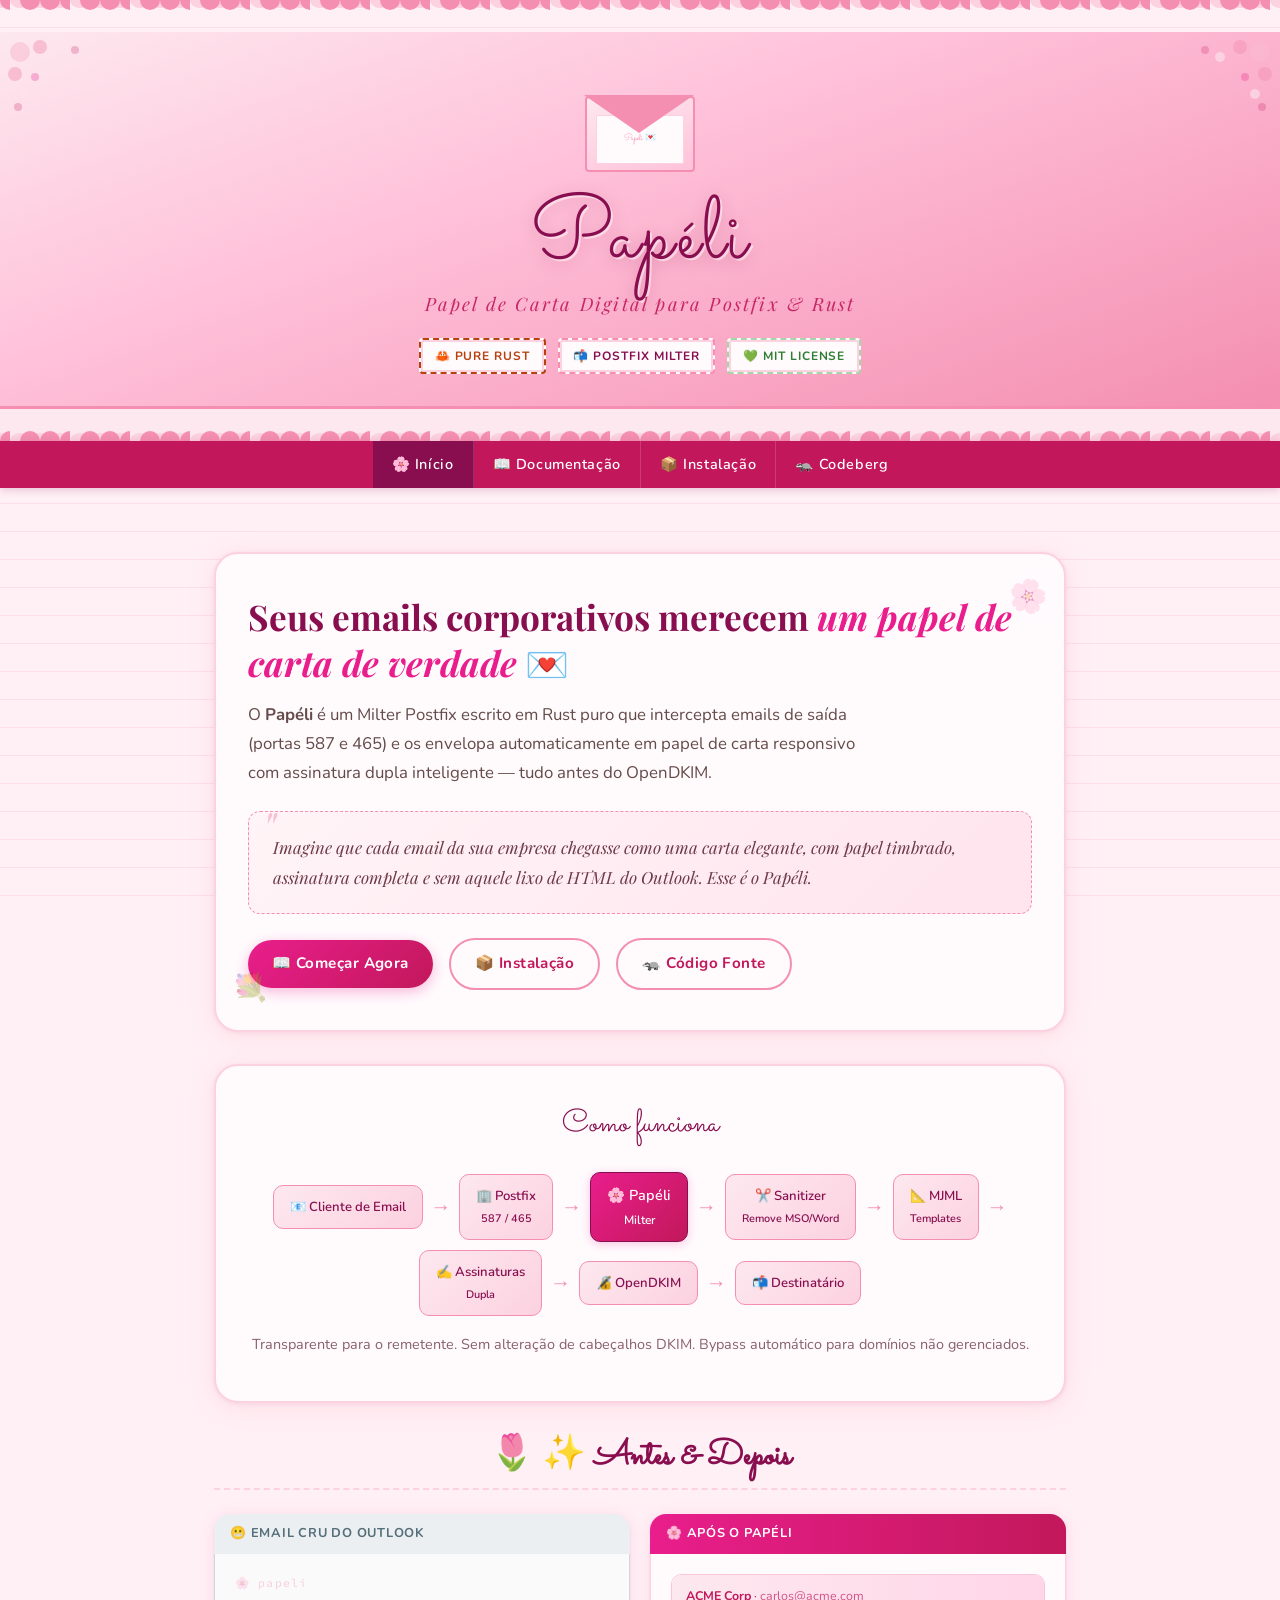
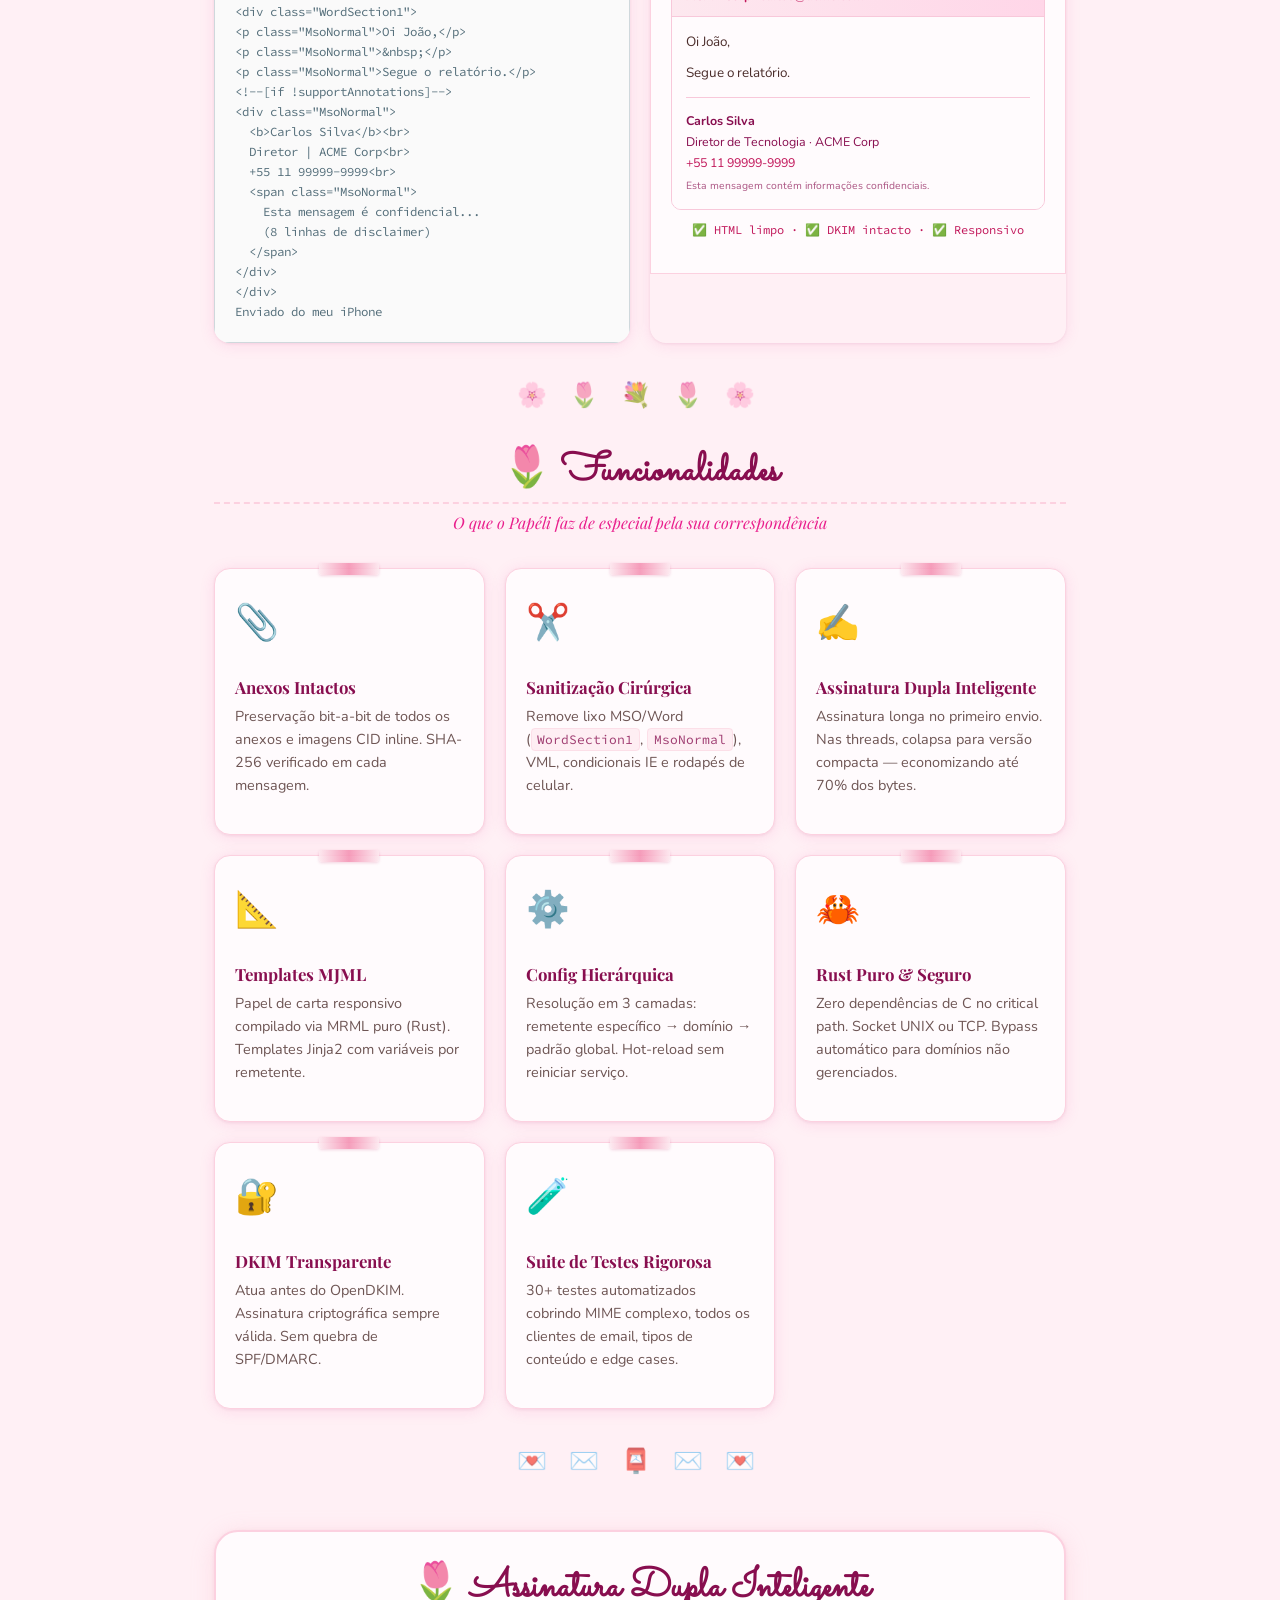
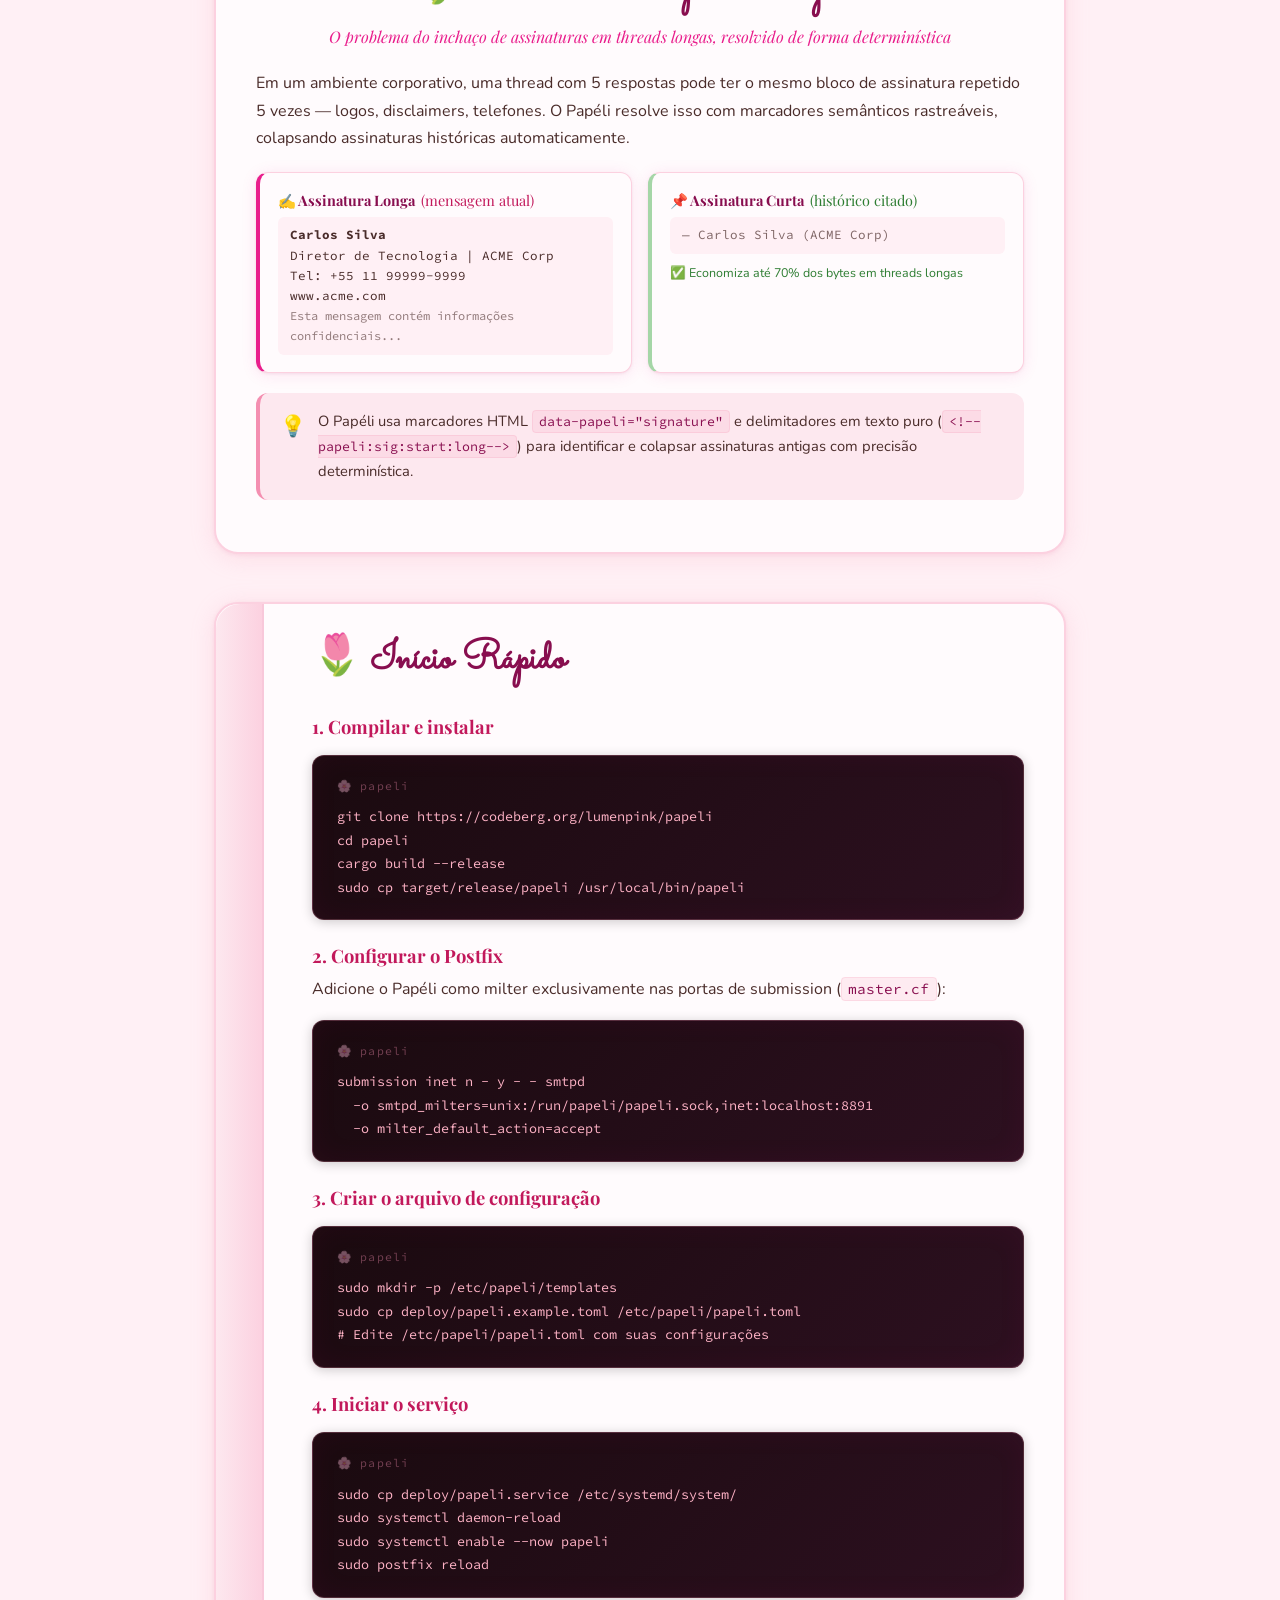
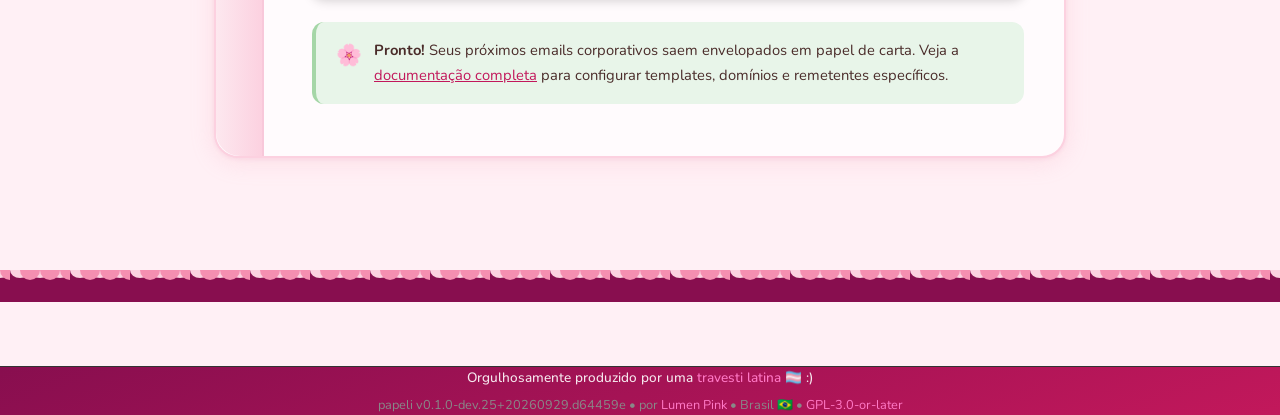
==== commit 16370f8d: "chore(gost): align with GOST standards and canonical footer" ====
--- a/site/index.html
+++ b/site/index.html
@@ -1,6 +1,17 @@
 <!DOCTYPE html>
 <html lang="pt-BR">
 <head>
+  <!-- OpenGraph & Twitter Cards (Norma GOST Cap. 11) -->
+  <meta property="og:type" content="website">
+  <meta property="og:title" content="papeli">
+  <meta property="og:description" content="Filtro Milter Postfix em Rust para Papel de Carta MJML">
+  <meta property="og:image" content="https://codeberg.org/lumenpink/papeli/assets/og_preview.png">
+  <meta property="og:url" content="https://codeberg.org/lumenpink/papeli">
+  <meta name="twitter:card" content="summary_large_image">
+  <meta name="twitter:title" content="papeli">
+  <meta name="twitter:description" content="Filtro Milter Postfix em Rust para Papel de Carta MJML">
+  <meta name="twitter:image" content="https://codeberg.org/lumenpink/papeli/assets/og_preview.png">
+
   <meta charset="UTF-8">
   <meta name="viewport" content="width=device-width, initial-scale=1.0">
   <title>Papéli — Papel de Carta Digital para Postfix</title>
@@ -37,6 +48,39 @@
       opacity: 0.5;
     }
   </style>
+
+  <style>
+    .site-footer {
+      border-top: 1px solid var(--border, #333);
+      padding: 2rem 1rem;
+      margin-top: 3rem;
+      text-align: center;
+      font-size: 0.85rem;
+      line-height: 1.6;
+    }
+    .footer-canonical {
+      display: flex;
+      flex-direction: column;
+      gap: 0.4rem;
+      align-items: center;
+      justify-content: center;
+    }
+    .footer-line-identity {
+      font-weight: 500;
+    }
+    .footer-line-metadata {
+      color: var(--text-muted, #888);
+      font-size: 0.8rem;
+    }
+    .site-footer a {
+      color: var(--accent, #ff79c6);
+      text-decoration: none;
+    }
+    .site-footer a:hover {
+      text-decoration: underline;
+    }
+  </style>
+
 </head>
 <body>
 
@@ -337,20 +381,12 @@
   <!-- ─── Footer ─── -->
   <div class="lace-top" style="background-color: #880e4f;"></div>
   <footer class="site-footer">
-    <div class="footer-inner">
-      <div class="footer-logo">Papéli</div>
-      <div class="footer-tagline">Carta com carinho, código com rigor 💌</div>
-      <nav class="footer-links" aria-label="Links do rodapé">
-        <a href="index.html">Início</a>
-        <a href="docs.html">Documentação</a>
-        <a href="downloads.html">Instalação</a>
-        <a href="https://codeberg.org/lumenpink/papeli" target="_blank" rel="noopener">Codeberg</a>
-        <a href="https://codeberg.org/lumenpink/papeli/issues" target="_blank" rel="noopener">Issues</a>
-        <a href="https://codeberg.org/lumenpink/papeli/raw/branch/main/LICENSE-MIT" target="_blank" rel="noopener">Licença MIT</a>
-      </nav>
-      <div class="footer-copy">
-        🌸 Feito com amor, Rust e muita resistência ao HTML feio do Outlook · MIT License<br>
-        lumenpink &amp; contribuidores · 2026
+    <div class="footer-canonical">
+      <div class="footer-line footer-line-identity">
+        Orgulhosamente produzido por uma <a href="https://travesti.2lp.in/pt/" target="_blank" rel="noopener">travesti latina</a> 🏳️‍⚧️ :)
+      </div>
+      <div class="footer-line footer-line-metadata">
+        papeli v0.1.0-dev.25+20260929.d64459e • por <a href="https://lumen.pink" target="_blank" rel="noopener">Lumen Pink</a> • Brasil 🇧🇷 • <a href="LICENSE" target="_blank" rel="noopener">GPL-3.0-or-later</a>
       </div>
     </div>
   </footer>
